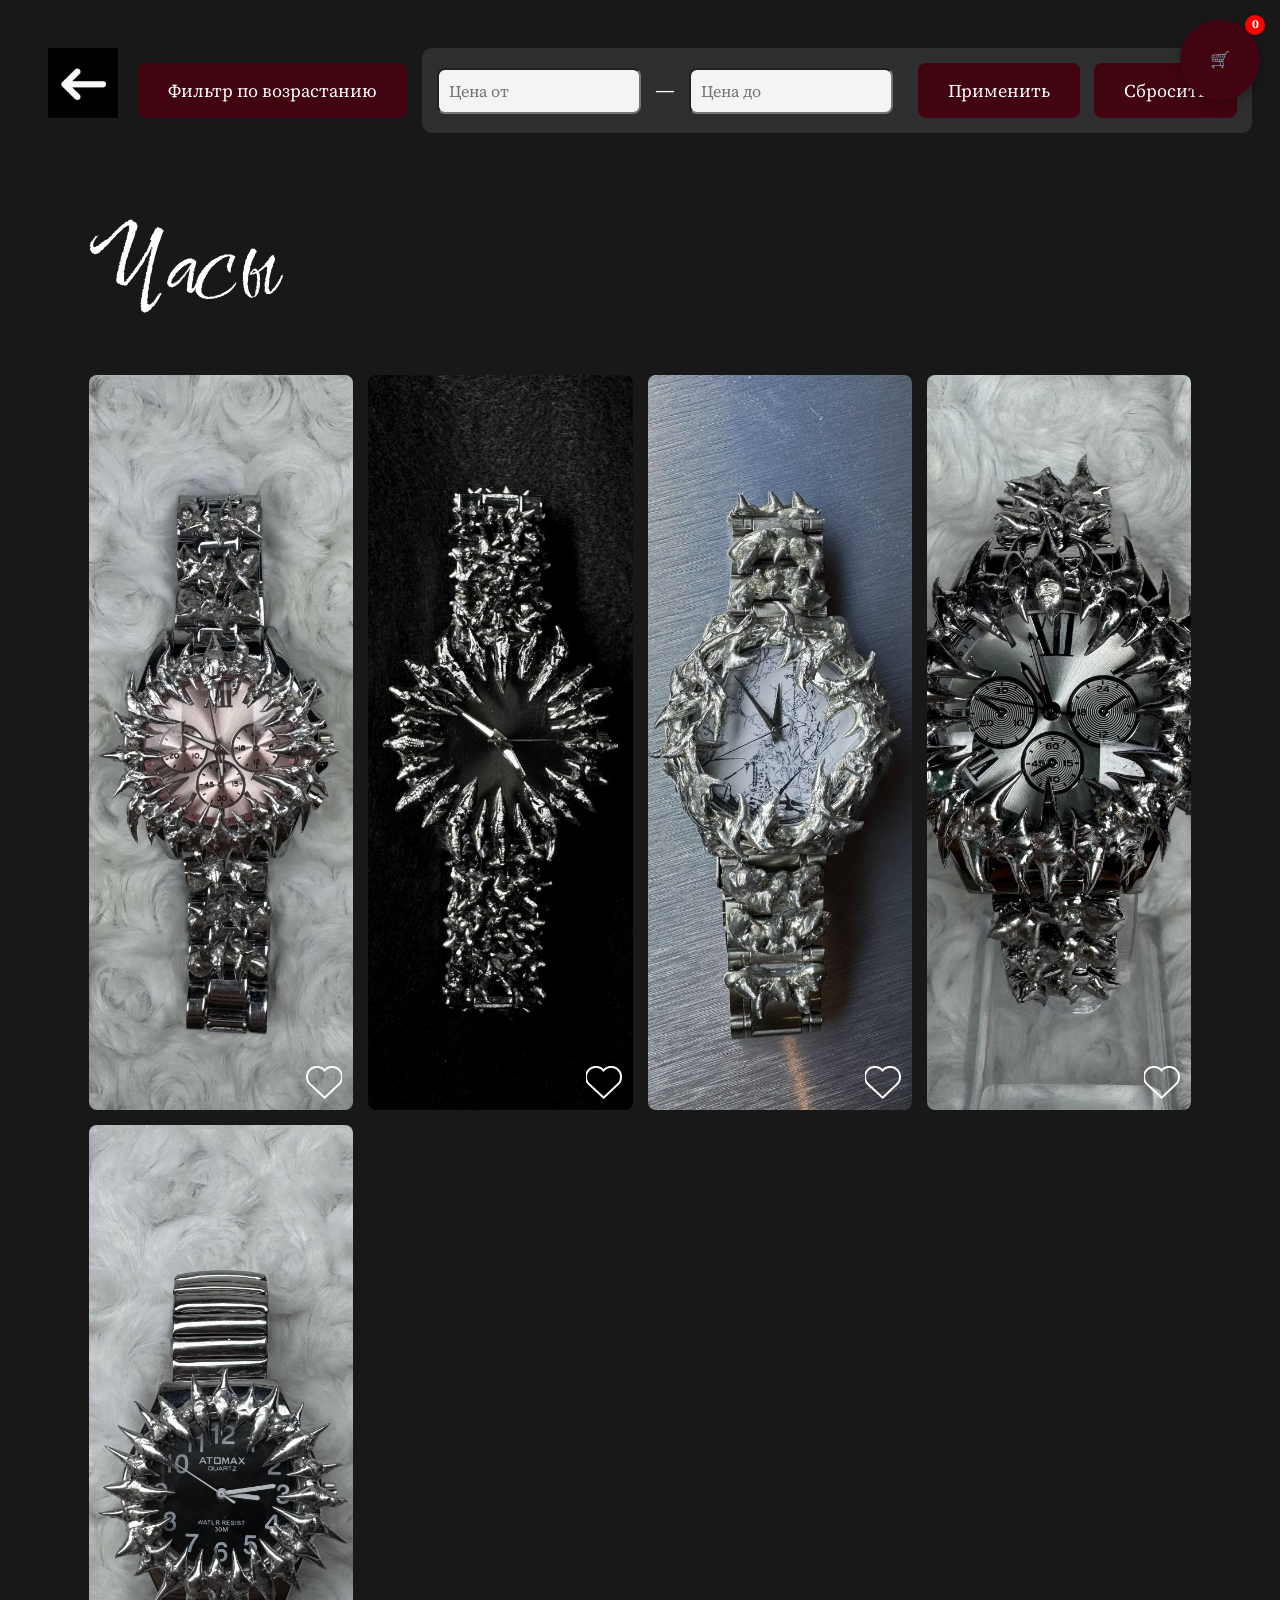
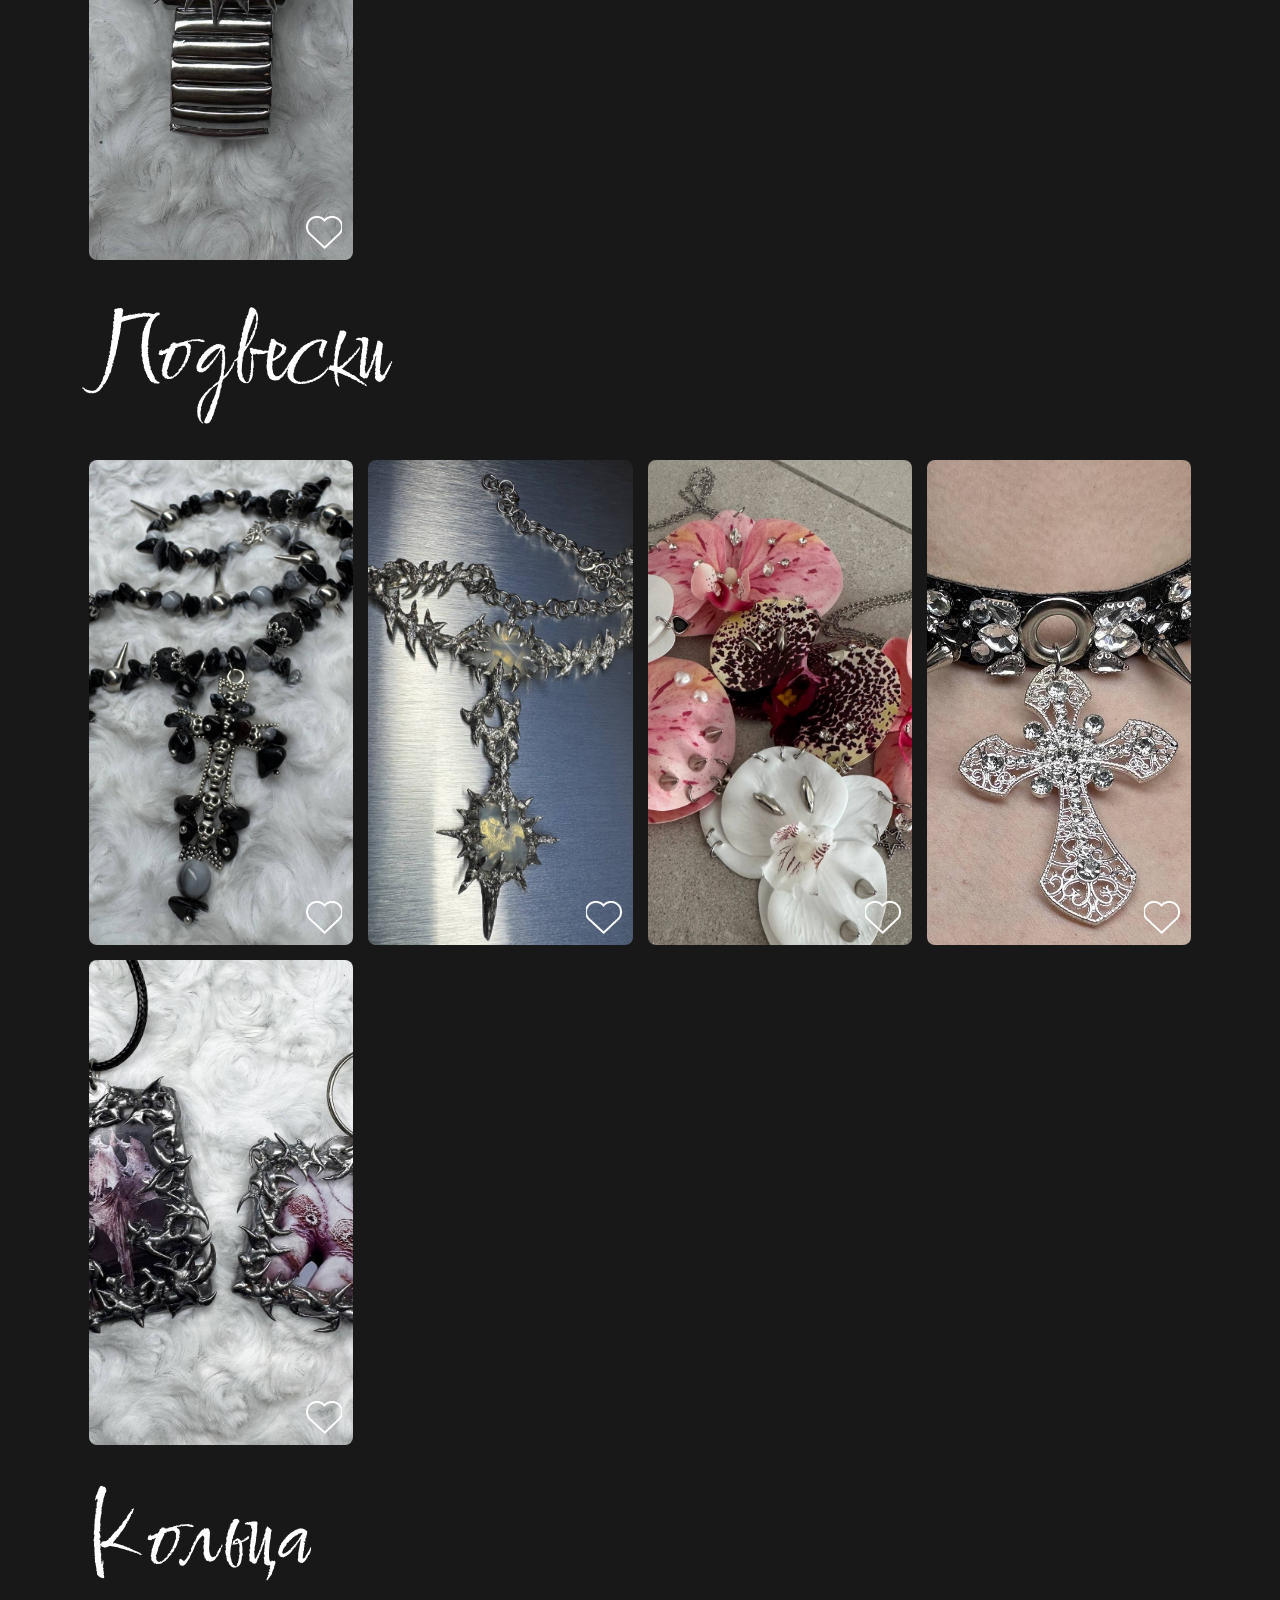
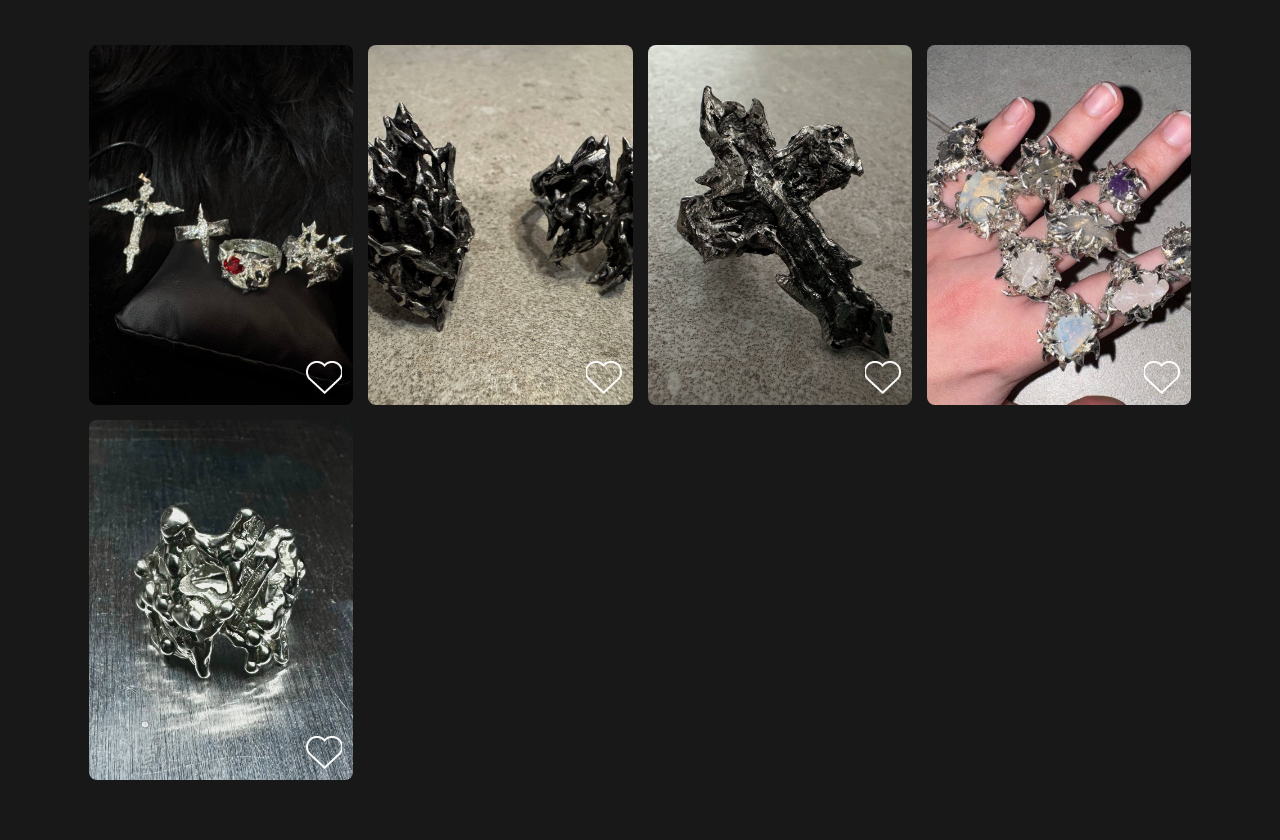
==== gallery.html @ 182ba54d "Add files via upload" ====
<!DOCTYPE html>
<html lang="ru">
<head>
    <meta charset="UTF-8">
    <meta name="viewport" content="width=device-width, initial-scale=1.0">
    <link href="https://fonts.googleapis.com/css2?family=Love+Light&display=swap" rel="stylesheet">
    <link href="https://fonts.googleapis.com/css2?family=Comforter+Brush&display=swap" rel="stylesheet">
    <link href="https://fonts.googleapis.com/css2?family=Source+Serif+4:ital,opsz,wght@0,8..60,200..900;1,8..60,200..900&display=swap" rel="stylesheet">
   
    <div class="headgal">
    <map name="strel">
            <area shape="rect" coords="1,1,70,70" href="главная.html" alt="">
    </map>
    <img src="Снимок экрана 2025-09-29 163035.png" usemap="#strel" width="70" height="70">
   
   <div class="sortcont">
    <button id="sortPriceBtn" class="sortbtn">
        Сортировка по цене
    </button>
    
    <!-- фильтр -->
    <div class="price-filter">
        <div class="filter-inputs">
            <input type="number" id="priceFrom" placeholder="Цена от" min="0">
            <span class="dash">—</span>
            <input type="number" id="priceTo" placeholder="Цена до" min="0">
        </div>
        <div class="filter-buttons">
            <button id="applyFilterBtn" class="filter-btn">Применить</button>
            <button id="resetFilterBtn" class="filter-btn reset">Сбросить</button>
        </div>
    </div>
</div>


    </div>

    <style>
        .price-filter {
            display: flex;
            align-items: center;
            gap: 15px;
            margin-left: 30px;
            background: rgba(255, 255, 255, 0.1);
            padding: 15px;
            border-radius: 10px;
            backdrop-filter: blur(10px);
            flex-wrap: wrap;
        }
        .filter-inputs {
            display: flex;
            align-items: center;
            gap: 15px;
        }
        .price-filter input {
            padding: 10px;
            border-radius: 8px;
            width: 120px;
            font-family: "Source Serif 4", serif;
            font-size: 16px;
            background: rgba(255, 255, 255, 0.95);
            color: #333;
        }
        .dash {
            color: white;
            font-weight: bold;
            font-size: 18px;
        }
        .filter-btn {
                background: #420410;
                color: white;
                border: none;
                padding: 15px 30px;
                margin-left: 10px;
                border-radius: 8px;
                cursor: pointer;
                font-size: 18px;
                font-family: "Source Serif 4", serif;
                transition: background 0.3s ease;
        }
        .filter-btn:hover {
            background: #5a0514;
        }
        .headgal{
          gap: 20px;
          display: flex;
          padding-top: 20px;
        }
        .sortcont{
          text-align: center;
          margin-bottom: 30px;
          display: flex;
        }
        .sortbtn {
                background: #420410;
                color: white;
                border: none;
                padding: 15px 30px;
                border-radius: 8px;
                cursor: pointer;
                font-size: 18px;
                font-family: "Source Serif 4", serif;
                transition: background 0.3s ease;
          }
        .sortbtn:hover {
           background: #5a0514;
          }
        body {
            padding: 20px;
            background: #181818;
            color: white;
            font-weight: 300;
            line-height: 1.6;
        }
         .containergal {
            width: 90%;
            margin: 2rem auto;
        }
        .image-gallery {
            display: grid;
            grid-template-columns: repeat(auto-fill,minmax(250px, 1fr));
            grid-auto-rows: 10px; 
            grid-gap: 15px;
            grid-auto-flow: dense; /*заполняет пустые места*/
        }
        .image-item {
            position: relative;
            overflow: hidden;
            border-radius: 8px;
           
        }
        .image-item img {
            width: 100%;
            height: 100%;
            object-fit: cover;
            
            transition: transform 0.3s ease;
        }
        .overlay {
            position: absolute;
            width: 100%;
            height: 100%;
            background: rgba(57, 57, 57, 0.7);
            top: 0;
            left: 0;
            transform: scale(0);
            transition: all 0.3s ease;
            color: #fff;
            display: flex;
            align-items: center;
            justify-content: center;
            font-size: 1.2em;
            opacity:0;
        }
        .image-item:hover .overlay {
            transform: scale(1.1);
            opacity: 1;
        }
        sort{
              font-family: "Comforter Brush", cursive;
              font-weight: 400;
                
                font-size: 100px;
              text-align: center;
              margin-bottom: 1rem;
            }
         .hearts{
          position: absolute;
          right:15px;
          bottom:15px;
          z-index: 10;
          width: 36px;
          height: 33px;

         }
         .heart{
          display:block;
          width:100%;
          height: 100%;
          object-fit: contain;
          cursor:pointer;
          padding:4px;
          /*
          transition: transform 0.2s ease;*/
          
         
         }
         .heart:active{
          transform: scale(1.1);
         }

         
        /* Десктопная версия */
        @media (max-width: 768px) {
            .image-gallery {
                grid-template-columns: repeat(auto-fill,minmax(200px, 1fr));
                grid-auto-rows: 10px;
            }
           
            .sort{
                font-size: 50px;
               
            }
            #fixedCartIcon {
                top: 650px !important; 
            }
            .sortcont {
              display: flex;
              align-items: center;
              
              gap: 1px;
          }

          
        }

        @media (min-width: 768px) {
          
          .sortcont {
              display: flex;
              align-items: center;
              gap: 15px;
          }

          .price-filter {
              margin-left: 0;
              flex-wrap: nowrap;
          }

          .filter-inputs input {
              width: 180px;
          }
}
          .medium {
            
            grid-row: span 20;
            
        }
        .small {
            grid-row: span 15;
        }
        .tall {
            grid-row: span 30;
        }

        .sortcont {
        flex-wrap: nowrap;
        justify-content: flex-start;
    }
   
        
        
    </style>
</head>
<body>
    
   
   
    <div class="containergal">
      <h2 ><sort>Часы</sort></h2>
      <div class="image-gallery">
        
          <div class="image-item tall">
             <div class="hearts">
              <img src="сердцебелое.png" class="heart" data-white="сердцебелое.png" data-red="сердцекрасное.png">
            </div>
            <img src="часы (1)-min.jpg" alt="" />
            <div class="overlay"><span>Часы 3500</span></div>
          </div>
           <div class="image-item tall">
              <img src="часы5.jpg" alt="" />
              <div class="overlay"><span>Часы 4000</span></div>
              <div class="hearts">
                <img src="сердцебелое.png" class="heart" data-white="сердцебелое.png" data-red="сердцекрасное.png">
              </div>
            </div>
       
          <div class="image-item tall">
            <img src="часы4.jpg" alt="" />
            <div class="overlay"><span>Часы 3500</span></div>
            <div class="hearts">
              <img src="сердцебелое.png" class="heart" data-white="сердцебелое.png" data-red="сердцекрасное.png">
            </div>
          </div>

          <div class="image-item tall">
            <img src="часы3.jpg" alt="" />
            <div class="overlay"><span>Часы 3500</span></div>
            <div class="hearts">
              <img src="сердцебелое.png" class="heart" data-white="сердцебелое.png" data-red="сердцекрасное.png">
            </div>
          </div>

          <div class="image-item tall">
            <img src="часы2.jpg" alt="" />
            <div class="overlay"><span>Часы 3500</span></div>
            <div class="hearts">
              <img src="сердцебелое.png" class="heart" data-white="сердцебелое.png" data-red="сердцекрасное.png">
            </div>
          </div>
      </div>
      
      <h2 ><sort>Подвески</sort></h2>
      <div class="image-gallery">
          <div class="image-item medium">
            <img src="подвеска.jpg" alt="" />
            <div class="overlay"><span>Подвеска 2000</span></div>
            <div class="hearts">
              <img src="сердцебелое.png" class="heart" data-white="сердцебелое.png" data-red="сердцекрасное.png">
            </div>
          </div>
        
          <div class="image-item medium">
            <img src="подвеска2.jpg" alt="" />
            <div class="overlay"><span>Подвеска 1800</span></div>
            <div class="hearts">
              <img src="сердцебелое.png" class="heart" data-white="сердцебелое.png" data-red="сердцекрасное.png">
            </div>
          </div>

          <div class="image-item medium">
            <img src="подвеска4.jpg" alt="" />
            <div class="overlay"><span>Подвеска 2000</span></div>
            <div class="hearts">
              <img src="сердцебелое.png" class="heart" data-white="сердцебелое.png" data-red="сердцекрасное.png">
            </div>
          </div>
          
          <div class="image-item medium">
            <img src="чекер.jpg" alt="" />
            <div class="overlay"><span>Чокер 1000</span></div>
            <div class="hearts">
              <img src="сердцебелое.png" class="heart" data-white="сердцебелое.png" data-red="сердцекрасное.png">
            </div>
          </div>

          <div class="image-item medium">
            <img src="брелок.jpg" alt="" />
            <div class="overlay"><span>Подвеска 1500</span></div>
            <div class="hearts">
              <img src="сердцебелое.png" class="heart" data-white="сердцебелое.png" data-red="сердцекрасное.png">
            </div>
          </div>
        </div>
      
          <h2 ><sort>Кольца</sort></h2>
          <div class="image-gallery">
           
          <div class="image-item small">
            <img src="кольца3.jpg" alt="" />
            <div class="overlay"><span>Кольцо 1000</span></div>
            <div class="hearts">
              <img src="сердцебелое.png" class="heart" data-white="сердцебелое.png" data-red="сердцекрасное.png">
            </div>
          </div>
           <div class="image-item small">
            <img src="кольца.jpg" alt="" />
            <div class="overlay"><span>Кольцо 2000</span></div>
            <div class="hearts">
              <img src="сердцебелое.png" class="heart" data-white="сердцебелое.png" data-red="сердцекрасное.png">
            </div>
          </div>
           <div class="image-item small">
            <img src="71280fc3-3321-4d94-93c3-c5dbd2ca2a9d.jpg" alt="" />
            <div class="overlay"><span>Кольцо 1800</span></div>
            <div class="hearts">
              <img src="сердцебелое.png" class="heart" data-white="сердцебелое.png" data-red="сердцекрасное.png">
            </div>
          </div>
           
          <div class="image-item small">
              <img src="кольца2.jpg" alt="" />
              <div class="overlay"><span>Кольцо 1500</span></div>
              <div class="hearts">
                <img src="сердцебелое.png" class="heart" data-white="сердцебелое.png" data-red="сердцекрасное.png">
            </div>
          </div>
            
          <div class="image-item small">
              <img src="кольцо2.jpg" alt="" />
              <div class="overlay"><span>Кольцо серебро 5000</span></div>
              <div class="hearts">
                <img src="сердцебелое.png" class="heart" data-white="сердцебелое.png" data-red="сердцекрасное.png">
              </div>
            </div>
        </div>
      </div>
    </div>
   
   
   <script src="cartscript.js"></script>
</body>    
</html>
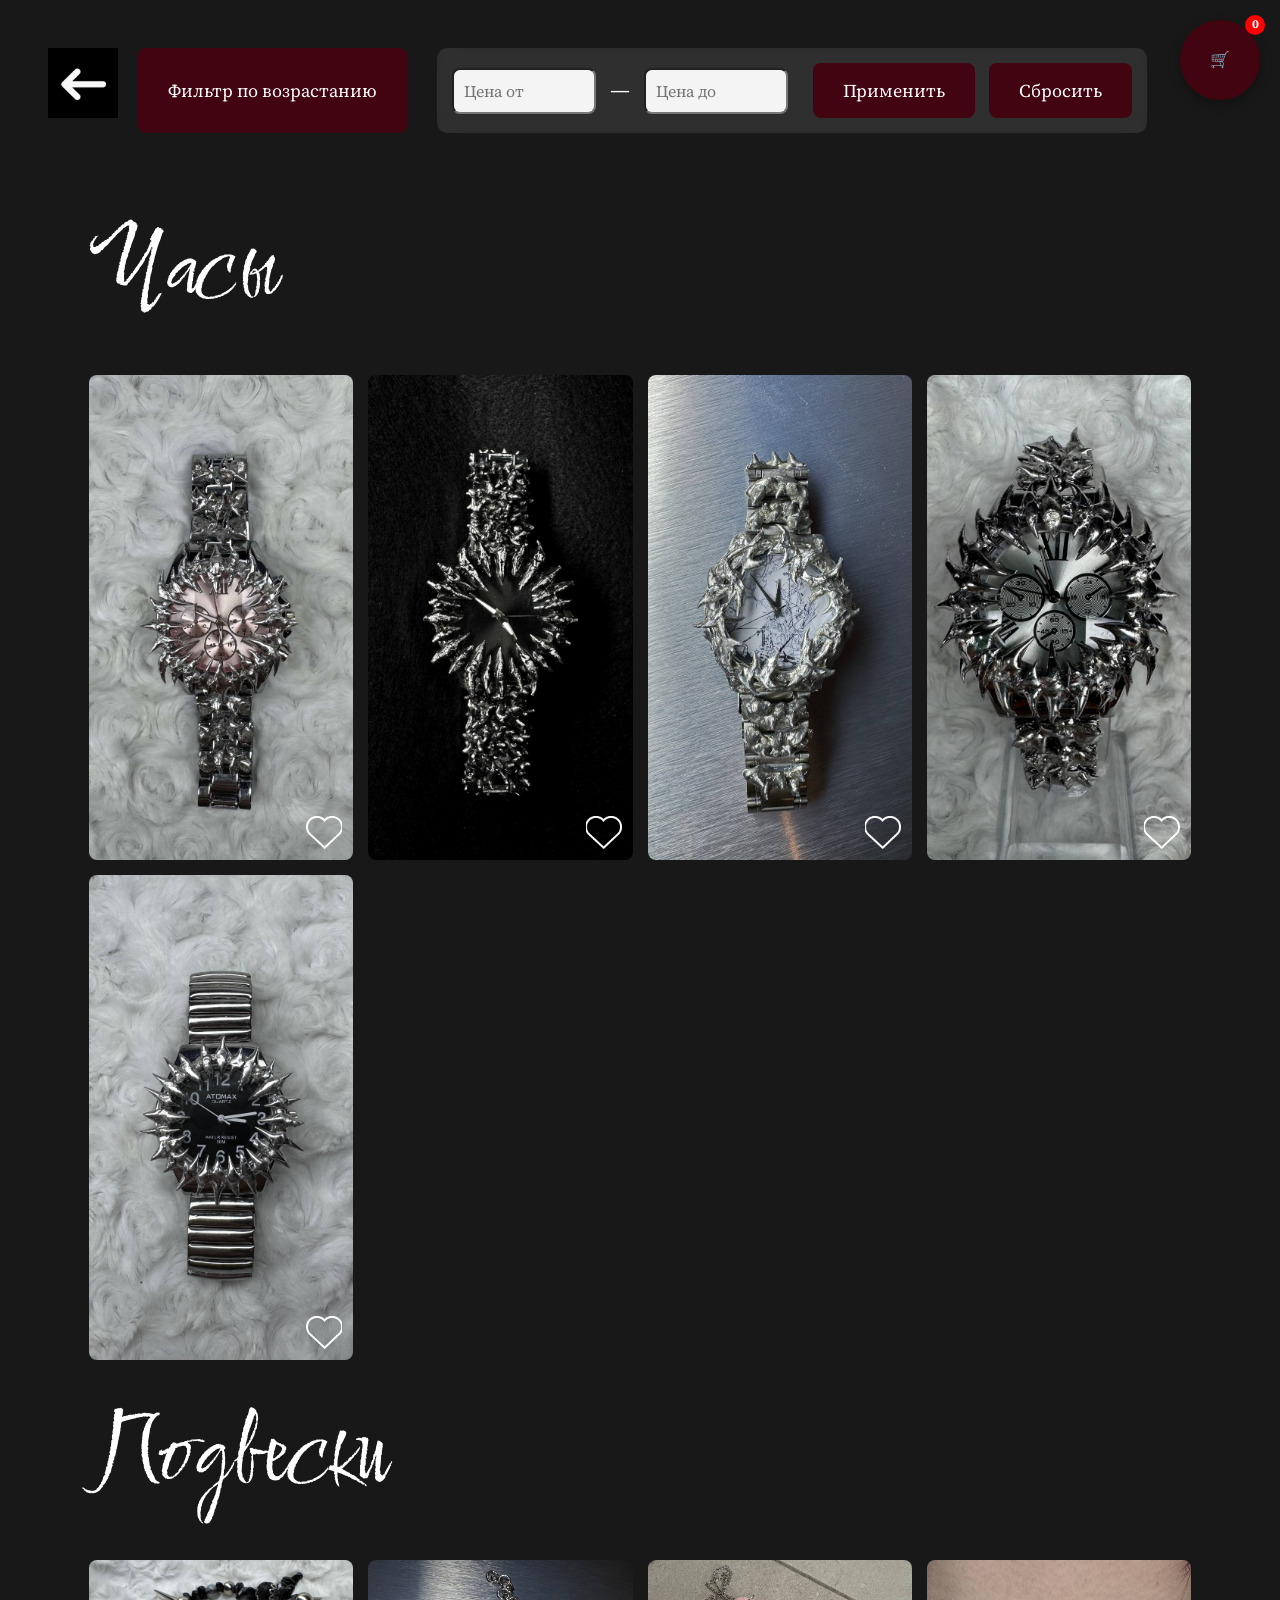
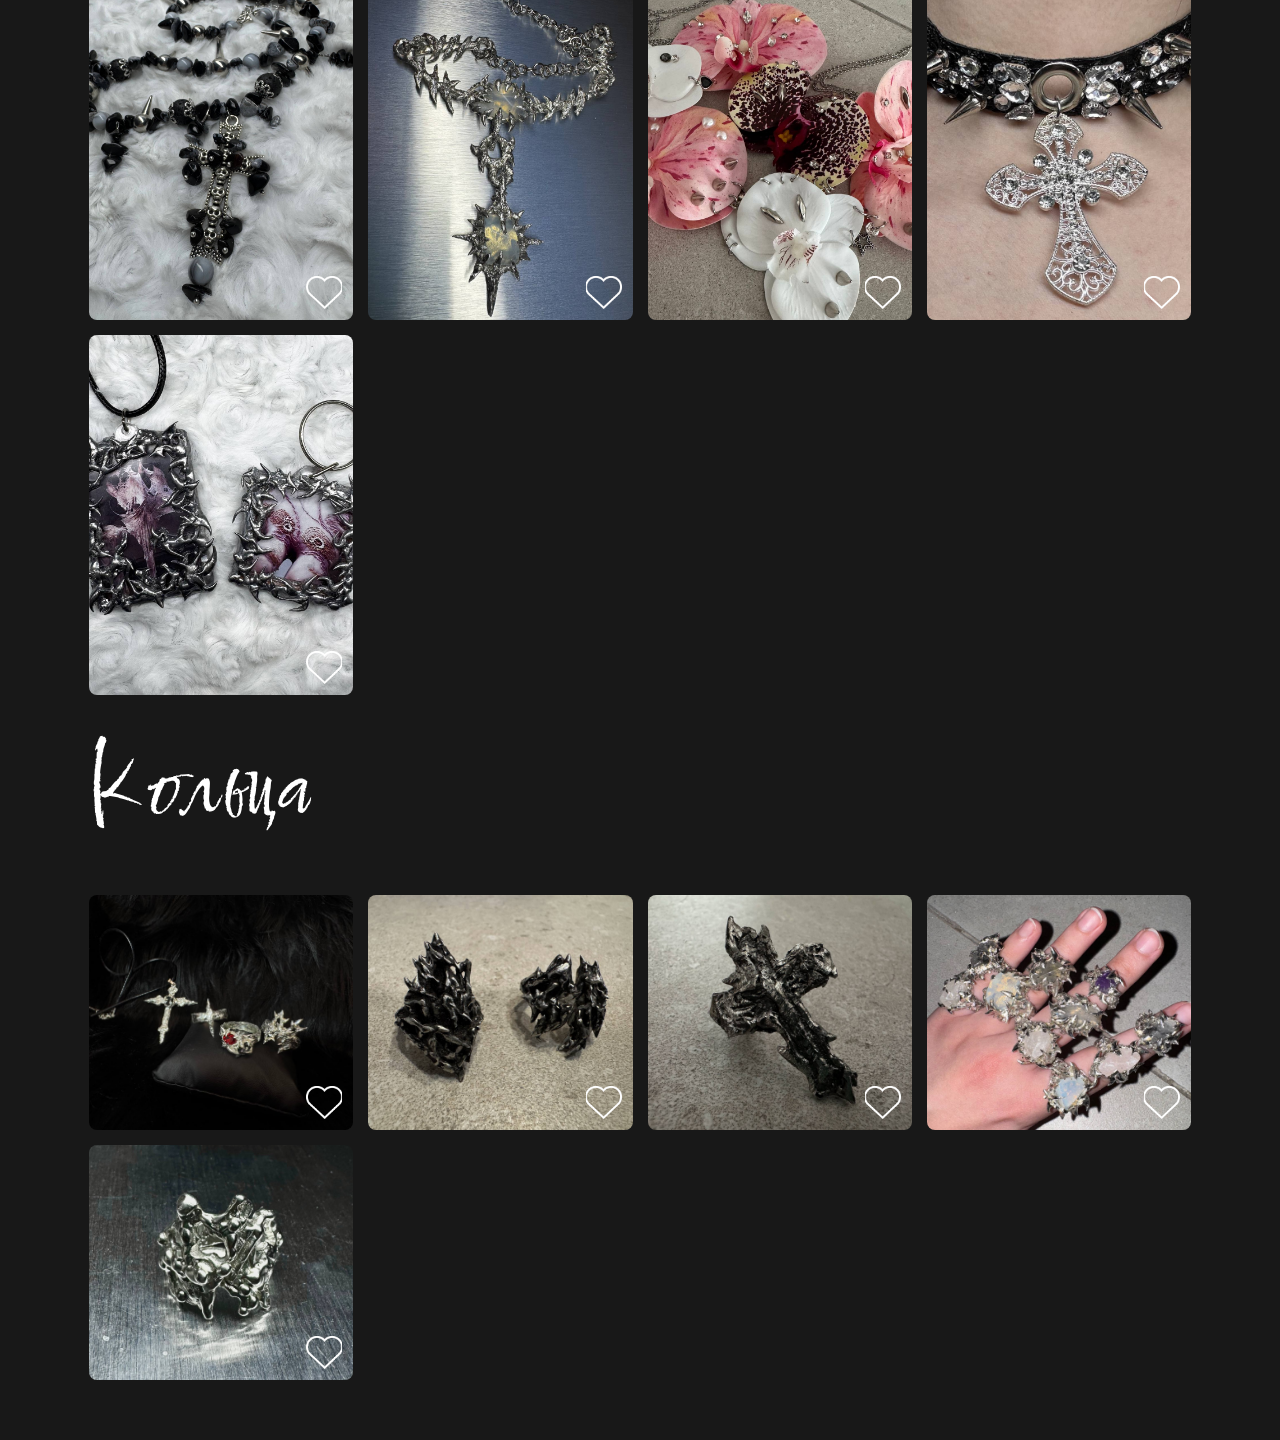
==== commit 05936640: "Update gallery.html" ====
--- a/gallery.html
+++ b/gallery.html
@@ -8,7 +8,7 @@
     <link href="https://fonts.googleapis.com/css2?family=Source+Serif+4:ital,opsz,wght@0,8..60,200..900;1,8..60,200..900&display=swap" rel="stylesheet">
    
     <div class="headgal">
-    <map name="strel">
+    <map name="strel" class="strelk">
             <area shape="rect" coords="1,1,70,70" href="главная.html" alt="">
     </map>
     <img src="Снимок экрана 2025-09-29 163035.png" usemap="#strel" width="70" height="70">
@@ -190,10 +190,10 @@
          }
 
          
-        /* Десктопная версия */
+        
         @media (max-width: 768px) {
             .image-gallery {
-                grid-template-columns: repeat(auto-fill,minmax(200px, 1fr));
+                grid-template-columns: repeat(auto-fill,minmax(100px, 1fr));
                 grid-auto-rows: 10px;
             }
            
@@ -202,7 +202,7 @@
                
             }
             #fixedCartIcon {
-                top: 650px !important; 
+                top: 550px !important; 
             }
             .sortcont {
               display: flex;
@@ -211,36 +211,66 @@
               gap: 1px;
           }
 
-          
-        }
-
-        @media (min-width: 768px) {
+          .headgal {
+              flex-direction: column;
+              align-items: flex-start;
+              gap: 20px;
+              padding: 20px;
+          }
           
           .sortcont {
-              display: flex;
-              align-items: center;
+              flex-direction: column;
+              width: 100%;
               gap: 15px;
           }
-
+          
           .price-filter {
-              margin-left: 0;
-              flex-wrap: nowrap;
-          }
-
+              width: 100%;
+              flex-direction: column;
+              gap: 15px;
+          }
+          
+          .filter-inputs {
+              flex-direction: row;
+              width: 100%;
+          }
+          
           .filter-inputs input {
-              width: 180px;
-          }
+              width: 100% !important;
+          }
+    
+          .filter-buttons {
+              flex-direction: column;
+              width: 100%;
+          }
+          
+          .filter-btn {
+              width: 100%;
+              margin: 5px 0;
+          }
+
+          .headgal img[usemap="#strel"] {
+              position: fixed; 
+              top: 10px;
+              left: 10px;
+              z-index: 1000; 
+              width: 50px;
+              height: 50px;
+              border-radius: 50%;
+              padding: 8px;
+          }       
 }
-          .medium {
-            
+
+        
+
+        .medium {
+            grid-row: span 15;
+        }
+        .small {
+            grid-row: span 10;
+        }
+        .tall {
             grid-row: span 20;
-            
-        }
-        .small {
-            grid-row: span 15;
-        }
-        .tall {
-            grid-row: span 30;
         }
 
         .sortcont {
@@ -390,4 +420,4 @@
    
    <script src="cartscript.js"></script>
 </body>    
-</html>+</html>
